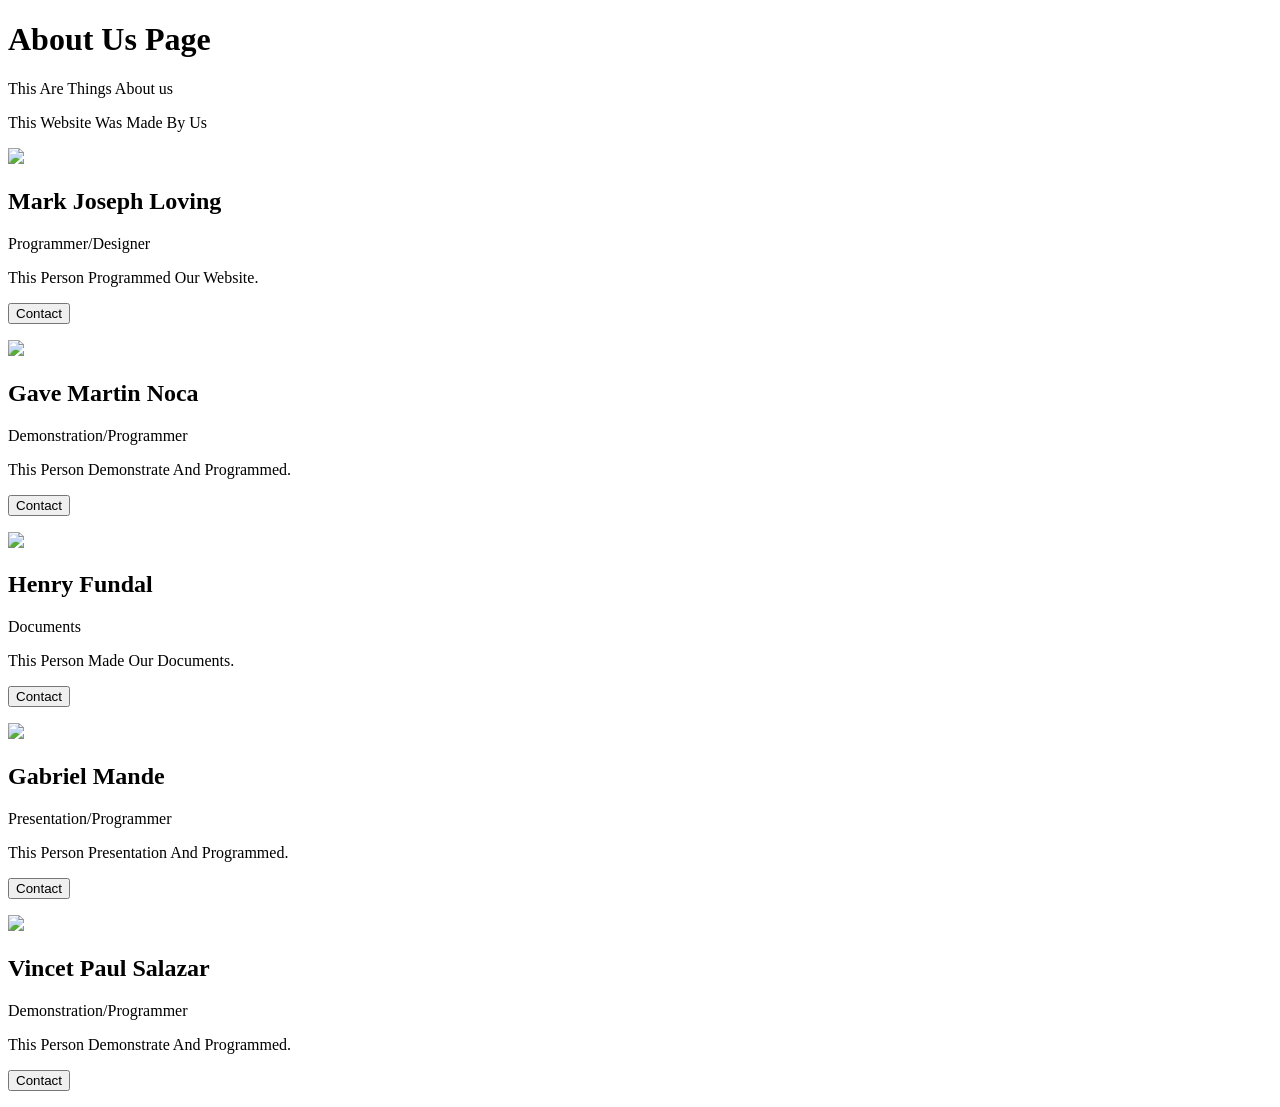
==== AboutUs.html @ 446fed8a "New" ====
<!DOCTYPE html>
<html>
<head>
    <title>About us</title>
    <link rel="stylesheet" href="aboutus.css">
</head>
<body>
<div class="about-us">
    <h1>About Us Page</h1>
    <p>This Are Things About us</p>
    <p> This Website Was Made By Us</p>
</div >
<div class="row">
    <div class="column">
    <img src="received_789338314015613.jpg">
    <div class="container">
        <h2>Mark Joseph Loving</h2>
        <p class="title">Programmer/Designer</p>
        <p>This Person Programmed Our Website.</p>
        <p><button class="button">Contact</button></p>
    </div>
</div>
</div >
<div class="row">
    <div class="column">
    <img src="IMG_20260420_112303.jpg" >
    <div class="container">
        <h2>Gave Martin Noca</h2>
        <p class="title">Demonstration/Programmer</p>
        <p>This Person Demonstrate And Programmed.</p>
        <p><button class="button">Contact</button></p>
    </div>
</div>

</div>
</div >
<div class="row">
    <div class="column">
    <img src="received_1211172827618985.jpg" >
    <div class="container">
        <h2>Henry Fundal</h2>
        <p class="title">Documents</p>
        <p>This Person Made Our Documents.</p>
        <p><button class="button">Contact</button></p>
    </div>
</div>
<div class="row">
    <div class="column">
    <img src="IMG_20260315_152710.jpg" >
    <div class="container">
        <h2>Gabriel Mande</h2>
        <p class="title">Presentation/Programmer</p>
        <p>This Person Presentation And Programmed.</p>
        <p><button class="button">Contact</button></p>
    </div>
</div>
<div class="row">
    <div class="column">
    <img src="IMG_20251227_014219.jpg" >
    <div class="container"> 
        <h2>Vincet Paul Salazar</h2> 
        <p class="title">Demonstration/Programmer</p>
        <p>This Person Demonstrate And Programmed.</p>
        <p><button class="button">Contact</button></p>
    </div>
</div>

</body>
</html>
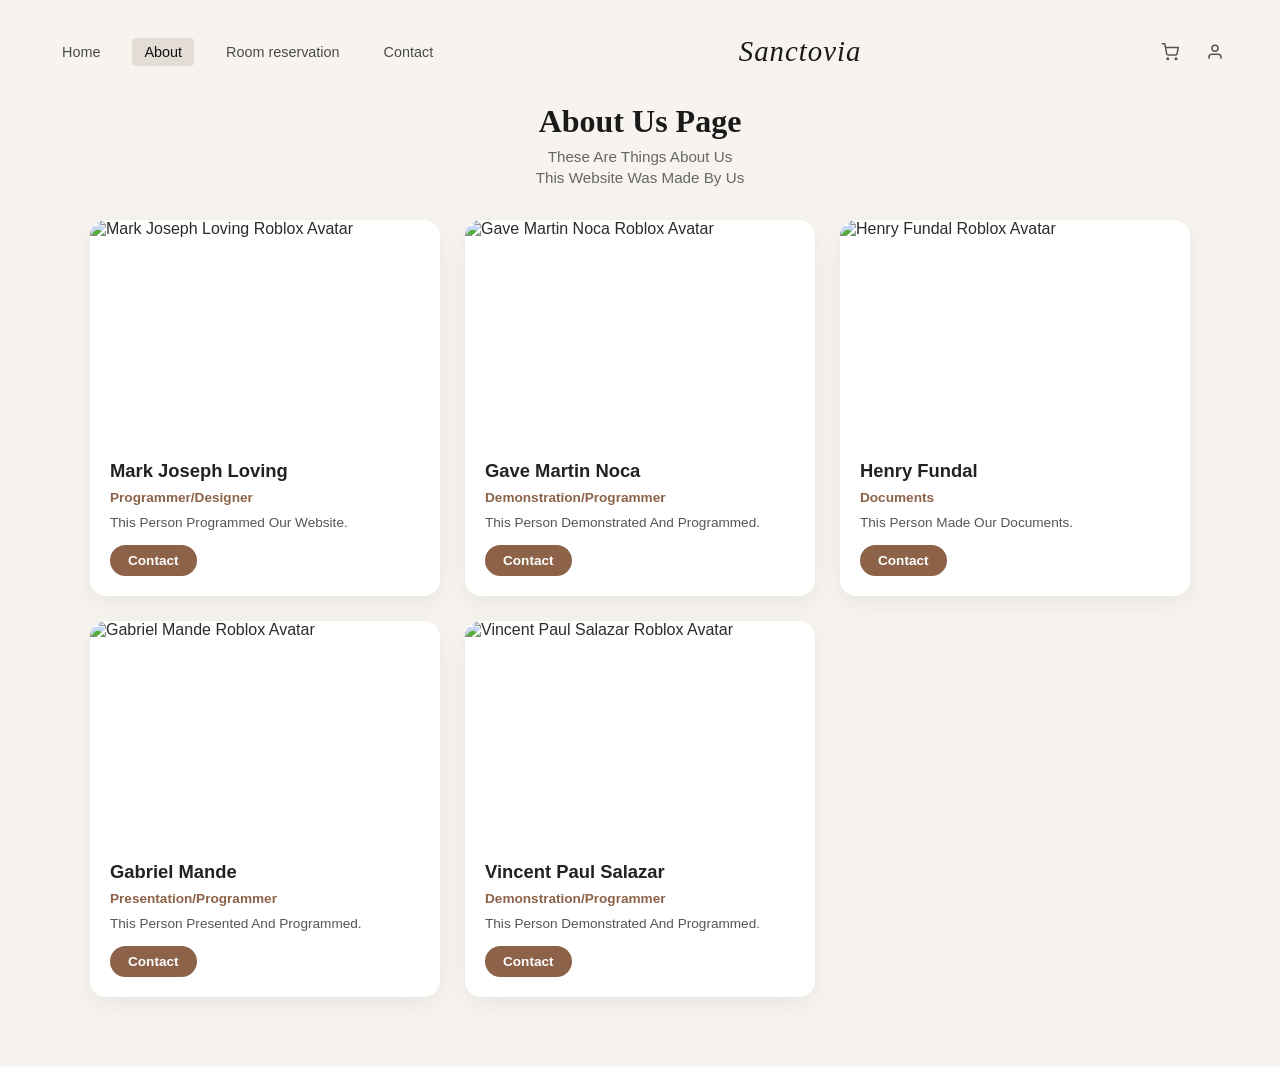
==== commit 89c1c7b3: "NEW" ====
--- a/AboutUs.html
+++ b/AboutUs.html
@@ -1,69 +1,88 @@
 <!DOCTYPE html>
-<html>
+<html lang="en">
 <head>
-    <title>About us</title>
-    <link rel="stylesheet" href="aboutus.css">
+    <meta charset="UTF-8">
+    <meta name="viewport" content="width=device-width, initial-scale=1.0">
+    <title>About Us - Sanctovia</title>
+    <link rel="stylesheet" href="AboutUs.css">
 </head>
 <body>
-<div class="about-us">
-    <h1>About Us Page</h1>
-    <p>This Are Things About us</p>
-    <p> This Website Was Made By Us</p>
-</div >
-<div class="row">
-    <div class="column">
-    <img src="received_789338314015613.jpg">
-    <div class="container">
-        <h2>Mark Joseph Loving</h2>
-        <p class="title">Programmer/Designer</p>
-        <p>This Person Programmed Our Website.</p>
-        <p><button class="button">Contact</button></p>
-    </div>
-</div>
-</div >
-<div class="row">
-    <div class="column">
-    <img src="IMG_20260420_112303.jpg" >
-    <div class="container">
-        <h2>Gave Martin Noca</h2>
-        <p class="title">Demonstration/Programmer</p>
-        <p>This Person Demonstrate And Programmed.</p>
-        <p><button class="button">Contact</button></p>
-    </div>
-</div>
 
-</div>
-</div >
-<div class="row">
-    <div class="column">
-    <img src="received_1211172827618985.jpg" >
-    <div class="container">
-        <h2>Henry Fundal</h2>
-        <p class="title">Documents</p>
-        <p>This Person Made Our Documents.</p>
-        <p><button class="button">Contact</button></p>
-    </div>
-</div>
-<div class="row">
-    <div class="column">
-    <img src="IMG_20260315_152710.jpg" >
-    <div class="container">
-        <h2>Gabriel Mande</h2>
-        <p class="title">Presentation/Programmer</p>
-        <p>This Person Presentation And Programmed.</p>
-        <p><button class="button">Contact</button></p>
-    </div>
-</div>
-<div class="row">
-    <div class="column">
-    <img src="IMG_20251227_014219.jpg" >
-    <div class="container"> 
-        <h2>Vincet Paul Salazar</h2> 
-        <p class="title">Demonstration/Programmer</p>
-        <p>This Person Demonstrate And Programmed.</p>
-        <p><button class="button">Contact</button></p>
-    </div>
-</div>
+    <header class="navbar">
+        <nav class="nav-links">
+            <a href="index.html">Home</a>
+            <a href="AboutUs.html" class="active">About</a>
+            <a href="booking.html">Room reservation</a>
+            <a href="contact.html">Contact</a>
+        </nav>
+        <div class="brand-logo">
+            <h1>Sanctovia</h1>
+        </div>
+        <div class="nav-actions">
+            <a href="preview.html" class="icon-link"><svg width="18" height="18" fill="none" stroke="currentColor" stroke-width="2" viewBox="0 0 24 24"><circle cx="9" cy="21" r="1"/><circle cx="20" cy="21" r="1"/><path d="M1 1h4l2.68 13.39a2 2 0 0 0 2 1.61h9.72a2 2 0 0 0 2-1.61L23 6H6"/></svg></a>
+            <a href="login.html" class="icon-link"><svg width="18" height="18" fill="none" stroke="currentColor" stroke-width="2" viewBox="0 0 24 24"><path d="M20 21v-2a4 4 0 0 0-4-4H8a4 4 0 0 0-4 4v2"/><circle cx="12" cy="7" r="4"/></svg></a>
+        </div>
+    </header>
+
+    <main class="about-page-container">
+        <div class="about-us-header">
+            <h1>About Us Page</h1>
+            <p>These Are Things About Us</p>
+            <p>This Website Was Made By Us</p>
+        </div>
+
+        <div class="developers-grid">
+            <div class="column">
+                <img src="https://images.unsplash.com/photo-1618005182384-a83a8bd57fbe?auto=format&fit=crop&w=600&q=80" alt="Mark Joseph Loving Roblox Avatar">
+                <div class="container">
+                    <h2>Mark Joseph Loving</h2>
+                    <p class="title">Programmer/Designer</p>
+                    <p>This Person Programmed Our Website.</p>
+                    <p><button class="button">Contact</button></p>
+                </div>
+            </div>
+
+            <div class="column">
+                <img src="https://images.unsplash.com/photo-1614680376593-902f749f7ffc?auto=format&fit=crop&w=600&q=80" alt="Gave Martin Noca Roblox Avatar">
+                <div class="container">
+                    <h2>Gave Martin Noca</h2>
+                    <p class="title">Demonstration/Programmer</p>
+                    <p>This Person Demonstrated And Programmed.</p>
+                    <p><button class="button">Contact</button></p>
+                </div>
+            </div>
+
+            <div class="column">
+                <img src="https://images.unsplash.com/photo-1607604276583-eef5d076aa5f?auto=format&fit=crop&w=600&q=80" alt="Henry Fundal Roblox Avatar">
+                <div class="container">
+                    <h2>Henry Fundal</h2>
+                    <p class="title">Documents</p>
+                    <p>This Person Made Our Documents.</p>
+                    <p><button class="button">Contact</button></p>
+                </div>
+            </div>
+
+            <div class="column">
+                <img src="https://images.unsplash.com/photo-1579783902614-a3fb3927b675?auto=format&fit=crop&w=600&q=80" alt="Gabriel Mande Roblox Avatar">
+                <div class="container">
+                    <h2>Gabriel Mande</h2>
+                    <p class="title">Presentation/Programmer</p>
+                    <p>This Person Presented And Programmed.</p>
+                    <p><button class="button">Contact</button></p>
+                </div>
+            </div>
+
+            <div class="column">
+                <img src="https://images.unsplash.com/photo-1563089145-599997674d42?auto=format&fit=crop&w=600&q=80" alt="Vincent Paul Salazar Roblox Avatar">
+                <div class="container"> 
+                    <h2>Vincent Paul Salazar</h2> 
+                    <p class="title">Demonstration/Programmer</p>
+                    <p>This Person Demonstrated And Programmed.</p>
+                    <p><button class="button">Contact</button></p>
+                </div>
+            </div>
+        </div>
+    </main>
 
 </body>
-</html>
+</html>
--- a/AboutUs.css
+++ b/AboutUs.css
@@ -0,0 +1,191 @@
+* {
+  box-sizing: border-box;
+  margin: 0;
+  padding: 0;
+  font-family: 'Segoe UI', Tahoma, Geneva, Verdana, sans-serif;
+}
+
+body {
+  background-color: #f7f4ef;
+  color: #2c2c2c;
+  display: flex;
+  flex-direction: column;
+  align-items: center;
+  min-height: 100vh;
+  padding: 20px;
+}
+
+.navbar {
+  width: 100%;
+  max-width: 1200px;
+  display: flex;
+  justify-content: space-between;
+  align-items: center;
+  padding: 15px 10px;
+  margin-bottom: 20px;
+}
+
+.nav-links {
+  display: flex;
+  gap: 20px;
+  align-items: center;
+}
+
+.nav-links a {
+  text-decoration: none;
+  font-size: 0.9rem;
+  color: #4a4a4a;
+  font-weight: 500;
+  padding: 6px 12px;
+  border-radius: 4px;
+  transition: background 0.2s;
+}
+
+.nav-links a.active,
+.nav-links a:hover {
+  background-color: #e3ddd5;
+  color: #111;
+}
+
+.brand-logo h1 {
+  font-family: 'Georgia', cursive, serif;
+  font-size: 1.8rem;
+  font-style: italic;
+  font-weight: normal;
+  letter-spacing: 1px;
+  color: #1a1a1a;
+}
+
+.nav-actions {
+  display: flex;
+  gap: 15px;
+  align-items: center;
+}
+
+.icon-link {
+  color: #555;
+  text-decoration: none;
+  display: flex;
+  align-items: center;
+  justify-content: center;
+  padding: 6px;
+  border-radius: 50%;
+  transition: background 0.2s;
+}
+
+.icon-link:hover {
+  background-color: #e3ddd5;
+}
+
+.about-page-container {
+  width: 100%;
+  max-width: 1100px;
+  display: flex;
+  flex-direction: column;
+  align-items: center;
+  gap: 30px;
+  margin-bottom: 50px;
+}
+
+.about-us-header {
+  text-align: center;
+}
+
+.about-us-header h1 {
+  font-family: 'Georgia', serif;
+  font-size: 2rem;
+  color: #1a1a1a;
+  margin-bottom: 8px;
+}
+
+.about-us-header p {
+  font-size: 0.95rem;
+  color: #666666;
+  margin-bottom: 4px;
+}
+
+.developers-grid {
+  display: grid;
+  grid-template-columns: repeat(3, 1fr);
+  gap: 25px;
+  width: 100%;
+}
+
+.column {
+  background: #ffffff;
+  border-radius: 16px;
+  overflow: hidden;
+  box-shadow: 0 8px 25px rgba(0, 0, 0, 0.06);
+  display: flex;
+  flex-direction: column;
+  transition: transform 0.2s;
+}
+
+.column:hover {
+  transform: translateY(-5px);
+}
+
+.column img {
+  width: 100%;
+  height: 220px;
+  object-fit: cover;
+}
+
+.container {
+  padding: 20px;
+  display: flex;
+  flex-direction: column;
+  gap: 8px;
+  text-align: left;
+}
+
+.container h2 {
+  font-size: 1.15rem;
+  color: #222222;
+  font-weight: 600;
+}
+
+.container .title {
+  font-size: 0.85rem;
+  color: #8c6248;
+  font-weight: 600;
+}
+
+.container p:not(.title) {
+  font-size: 0.85rem;
+  color: #555555;
+  line-height: 1.4;
+}
+
+.button {
+  background-color: #8c6248;
+  color: #ffffff;
+  border: none;
+  border-radius: 20px;
+  padding: 8px 18px;
+  font-size: 0.85rem;
+  font-weight: 600;
+  cursor: pointer;
+  margin-top: 5px;
+  transition: background 0.2s;
+}
+
+.button:hover {
+  background-color: #724e37;
+}
+
+@media (max-width: 900px) {
+  .developers-grid {
+    grid-template-columns: repeat(2, 1fr);
+  }
+}
+
+@media (max-width: 600px) {
+  .developers-grid {
+    grid-template-columns: 1fr;
+  }
+  .navbar {
+    flex-direction: column;
+    gap: 10px;
+  }
+}
